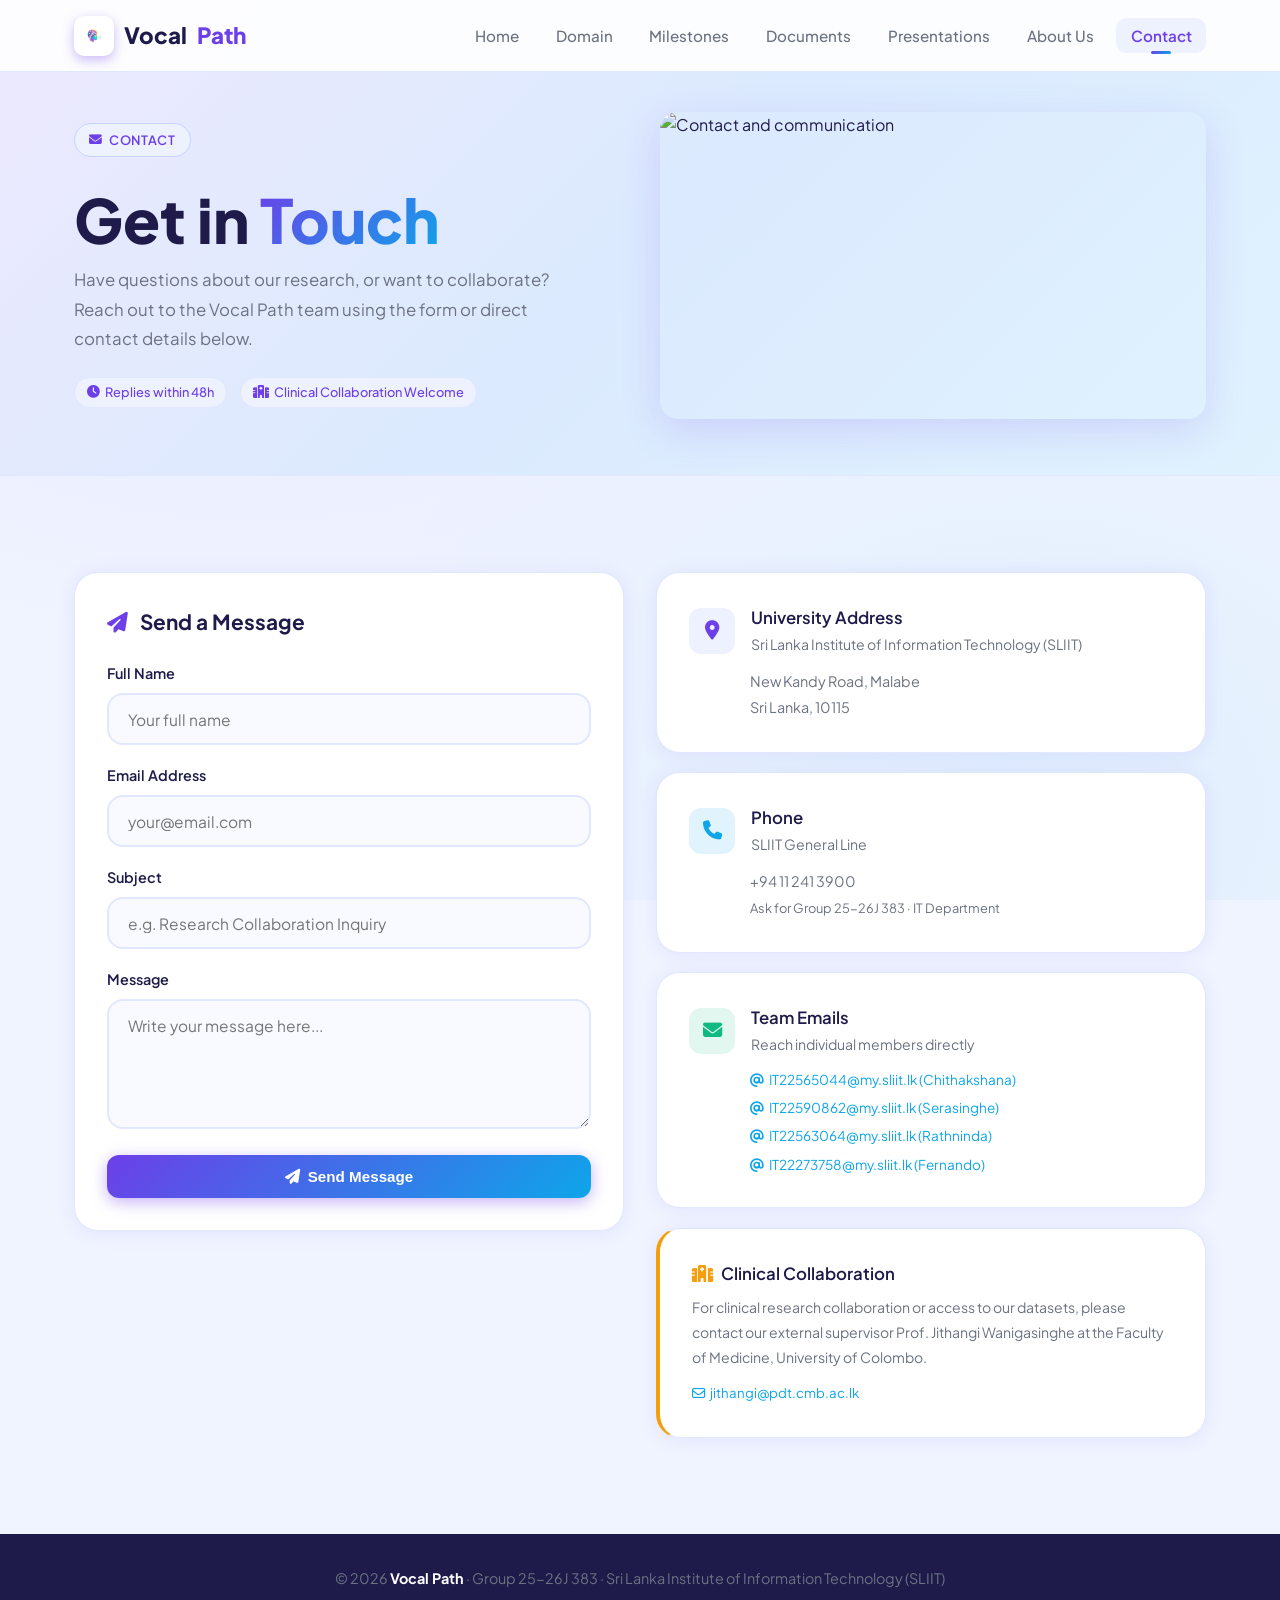
==== contact.html @ 358e272d "website initialization" ====
<!DOCTYPE html>
<html lang="en">
<head>
  <meta charset="UTF-8">
  <meta name="viewport" content="width=device-width, initial-scale=1.0">
  <style>
    .page-hero-wrap{display:grid;grid-template-columns:1fr 1fr;gap:2.5rem;align-items:center;}
    .page-hero-wrap img{width:100%;border-radius:18px;box-shadow:0 12px 40px rgba(108,63,232,0.16);object-fit:cover;aspect-ratio:16/9;}
    @media(max-width:760px){.page-hero-wrap{grid-template-columns:1fr;}.page-hero-wrap img{display:none;}}
  </style>
  <title>Contact — Vocal Path</title>
  <meta name="description" content="Contact the Vocal Path Research Team — Group 25-26J 383, SLIIT.">
  <link rel="stylesheet" href="css/style.css">
  <link rel="stylesheet" href="https://cdnjs.cloudflare.com/ajax/libs/font-awesome/6.5.0/css/all.min.css">
</head>
<body>

<nav class="navbar" id="navbar">
  <div class="nav-inner">
    <a href="index.html" class="nav-logo">
      <img src="images/AppLogo1.png" alt="Vocal Path Logo" class="logo-icon" style="background: white; object-fit: contain; padding: 2px;">
      Vocal<span>Path</span>
    </a>
    <ul class="nav-links">
      <li><a href="index.html">Home</a></li>
      <li><a href="domain.html">Domain</a></li>
      <li><a href="milestones.html">Milestones</a></li>
      <li><a href="documents.html">Documents</a></li>
      <li><a href="presentations.html">Presentations</a></li>
      <li><a href="about.html">About Us</a></li>
      <li><a href="contact.html" class="active">Contact</a></li>
    </ul>
  </div>
</nav>

<!-- PAGE HEADER -->
<div style="background: var(--grad-hero); padding: 7rem 0 3.5rem; border-bottom: 1px solid var(--border);">
  <div class="container fade-in">
    <div class="page-hero-wrap">
      <div>
        <div class="badge badge-primary"><i class="fa-solid fa-envelope"></i> Contact</div>
        <h1 style="margin-top:0.6rem;">Get in <span class="grad-text">Touch</span></h1>
        <p style="font-size:1.05rem;max-width:520px;margin-top:0.8rem;">Have questions about our research, or want to collaborate? Reach out to the Vocal Path team using the form or direct contact details below.</p>
        <div style="display:flex;gap:0.8rem;flex-wrap:wrap;margin-top:1.5rem;">
          <span class="tag"><i class="fa-solid fa-clock"></i> Replies within 48h</span>
          <span class="tag"><i class="fa-solid fa-hospital"></i> Clinical Collaboration Welcome</span>
        </div>
      </div>
      <img src="https://images.unsplash.com/photo-1423666639041-f56000c27a9a?w=700&q=80&auto=format&fit=crop" alt="Contact and communication" loading="eager">
    </div>
  </div>
</div>

<main>
<section>
  <div class="container fade-in">
    <div class="grid-2" style="align-items:start; gap:2rem;">

      <!-- FORM -->
      <div class="card">
        <h3 style="margin-bottom:1.5rem; color:var(--text-primary);">
          <i class="fa-solid fa-paper-plane" style="color:var(--primary); margin-right:8px;"></i>
          Send a Message
        </h3>
        <form id="contact-form" onsubmit="handleSubmit(event)">
          <div class="form-group">
            <label for="name">Full Name</label>
            <input type="text" id="name" class="form-control" placeholder="Your full name" required>
          </div>
          <div class="form-group">
            <label for="email">Email Address</label>
            <input type="email" id="email" class="form-control" placeholder="your@email.com" required>
          </div>
          <div class="form-group">
            <label for="subject">Subject</label>
            <input type="text" id="subject" class="form-control" placeholder="e.g. Research Collaboration Inquiry" required>
          </div>
          <div class="form-group">
            <label for="message">Message</label>
            <textarea id="message" class="form-control" placeholder="Write your message here..." required></textarea>
          </div>
          <button type="submit" class="btn btn-primary" style="width:100%; justify-content:center; border-radius:12px;">
            <i class="fa-solid fa-paper-plane"></i> Send Message
          </button>
        </form>
        <div id="success-msg" style="display:none; margin-top:1rem; padding:1rem; background:rgba(16,185,129,0.12); border:1px solid rgba(16,185,129,0.3); border-radius:10px; color:#059669; font-weight:600;">
          <i class="fa-solid fa-circle-check" style="margin-right:8px;"></i>
          Message sent successfully! We'll reply within 2 business days.
        </div>
      </div>

      <!-- CONTACT INFO -->
      <div>
        <div class="card" style="margin-bottom:1.2rem;">
          <div style="display:flex; align-items:center; gap:1rem; margin-bottom:0.8rem;">
            <div style="width:46px; height:46px; border-radius:12px; background:var(--bg-muted); color:var(--primary); display:flex; align-items:center; justify-content:center; font-size:1.2rem;">
              <i class="fa-solid fa-location-dot"></i>
            </div>
            <div>
              <h4 style="margin:0; color:var(--text-primary);">University Address</h4>
              <p style="margin:0; font-size:0.88rem;">Sri Lanka Institute of Information Technology (SLIIT)</p>
            </div>
          </div>
          <p style="margin:0; padding-left:3.8rem; font-size:0.9rem;">New Kandy Road, Malabe<br>Sri Lanka, 10115</p>
        </div>

        <div class="card" style="margin-bottom:1.2rem;">
          <div style="display:flex; align-items:center; gap:1rem; margin-bottom:0.8rem;">
            <div style="width:46px; height:46px; border-radius:12px; background:rgba(14,165,233,0.12); color:var(--secondary); display:flex; align-items:center; justify-content:center; font-size:1.2rem;">
              <i class="fa-solid fa-phone"></i>
            </div>
            <div>
              <h4 style="margin:0; color:var(--text-primary);">Phone</h4>
              <p style="margin:0; font-size:0.88rem;">SLIIT General Line</p>
            </div>
          </div>
          <p style="margin:0; padding-left:3.8rem; font-size:0.9rem;">+94 11 241 3900<br><span style="font-size:0.8rem; color:var(--text-muted);">Ask for Group 25-26J 383 · IT Department</span></p>
        </div>

        <div class="card" style="margin-bottom:1.2rem;">
          <div style="display:flex; align-items:center; gap:1rem; margin-bottom:0.8rem;">
            <div style="width:46px; height:46px; border-radius:12px; background:rgba(16,185,129,0.12); color:var(--accent); display:flex; align-items:center; justify-content:center; font-size:1.2rem;">
              <i class="fa-solid fa-envelope"></i>
            </div>
            <div>
              <h4 style="margin:0; color:var(--text-primary);">Team Emails</h4>
              <p style="margin:0; font-size:0.88rem;">Reach individual members directly</p>
            </div>
          </div>
          <div style="display:flex; flex-direction:column; gap:0.4rem; padding-left:3.8rem;">
            <a href="mailto:IT22565044@my.sliit.lk" style="font-size:0.85rem; color:var(--secondary); text-decoration:none;"><i class="fa-solid fa-at" style="margin-right:5px;"></i>IT22565044@my.sliit.lk (Chithakshana)</a>
            <a href="mailto:IT22590862@my.sliit.lk" style="font-size:0.85rem; color:var(--secondary); text-decoration:none;"><i class="fa-solid fa-at" style="margin-right:5px;"></i>IT22590862@my.sliit.lk (Serasinghe)</a>
            <a href="mailto:IT22563064@my.sliit.lk" style="font-size:0.85rem; color:var(--secondary); text-decoration:none;"><i class="fa-solid fa-at" style="margin-right:5px;"></i>IT22563064@my.sliit.lk (Rathninda)</a>
            <a href="mailto:IT22273758@my.sliit.lk" style="font-size:0.85rem; color:var(--secondary); text-decoration:none;"><i class="fa-solid fa-at" style="margin-right:5px;"></i>IT22273758@my.sliit.lk (Fernando)</a>
          </div>
        </div>

        <div class="card" style="border-left:4px solid var(--amber);">
          <h4 style="color:var(--text-primary); margin-bottom:0.5rem;"><i class="fa-solid fa-hospital" style="color:var(--amber); margin-right:8px;"></i>Clinical Collaboration</h4>
          <p style="font-size:0.88rem; margin:0;">For clinical research collaboration or access to our datasets, please contact our external supervisor Prof. Jithangi Wanigasinghe at the Faculty of Medicine, University of Colombo.</p>
          <div class="team-email" style="margin-top:0.6rem;"><a href="mailto:jithangi@pdt.cmb.ac.lk"><i class="fa-regular fa-envelope" style="margin-right:5px;"></i>jithangi@pdt.cmb.ac.lk</a></div>
        </div>

      </div>
    </div>
  </div>
</section>
</main>

<footer>
  <div class="container">
    <p>© 2026 <strong style="color:white;">Vocal Path</strong> · Group 25-26J 383 · Sri Lanka Institute of Information Technology (SLIIT)</p>
  </div>
</footer>

<script>
  window.addEventListener('scroll', () => {
    document.getElementById('navbar').classList.toggle('scrolled', window.scrollY > 20);
  });
  const observer = new IntersectionObserver(entries => {
    entries.forEach(e => { if (e.isIntersecting) e.target.classList.add('visible'); });
  }, { threshold: 0.1 });
  document.querySelectorAll('.fade-in').forEach(el => observer.observe(el));

  function handleSubmit(e) {
    e.preventDefault();
    document.getElementById('contact-form').reset();
    document.getElementById('success-msg').style.display = 'block';
    setTimeout(() => { document.getElementById('success-msg').style.display = 'none'; }, 5000);
  }
</script>
</body>
</html>
---- css/style.css ----
@import url('https://fonts.googleapis.com/css2?family=Plus+Jakarta+Sans:wght@300;400;500;600;700;800&display=swap');

/* ===== HERO SPLIT ===== */
.hero-split {
  display: grid;
  grid-template-columns: 1fr 1fr;
  gap: 3rem;
  align-items: center;
  min-height: 100vh;
  padding-top: var(--nav-height);
}
.hero-split-text { text-align: left; }
.hero-split-text h1 { margin-bottom: 1rem; }
.hero-split-img {
  position: relative;
  display: flex;
  justify-content: center;
  align-items: center;
}
.hero-split-img img {
  width: 100%;
  max-width: 520px;
  border-radius: var(--radius-xl);
  box-shadow: var(--shadow-hover);
  object-fit: cover;
  animation: float 6s ease-in-out infinite;
}
@keyframes float {
  0%, 100% { transform: translateY(0px); }
  50%       { transform: translateY(-14px); }
}
.hero-split-img::before {
  content: '';
  position: absolute;
  inset: -16px;
  border-radius: calc(var(--radius-xl) + 12px);
  background: var(--grad-primary);
  opacity: 0.12;
  z-index: -1;
  filter: blur(30px);
}

/* ===== SECTION IMAGE PANELS ===== */
.img-section {
  display: grid;
  grid-template-columns: 1fr 1fr;
  gap: 3rem;
  align-items: center;
}
.img-section.reverse { direction: rtl; }
.img-section.reverse > * { direction: ltr; }
.img-panel img {
  width: 100%;
  border-radius: var(--radius-lg);
  box-shadow: var(--shadow-lg);
  object-fit: cover;
  aspect-ratio: 4/3;
  transition: var(--transition);
}
.img-panel img:hover { transform: scale(1.02); box-shadow: var(--shadow-hover); }

/* ===== DECORATIVE BLOBS ===== */
.blob-purple {
  position: absolute;
  width: 280px; height: 280px;
  background: radial-gradient(circle, rgba(108,63,232,0.18) 0%, transparent 70%);
  border-radius: 50%;
  pointer-events: none;
}
.blob-blue {
  position: absolute;
  width: 200px; height: 200px;
  background: radial-gradient(circle, rgba(14,165,233,0.15) 0%, transparent 70%);
  border-radius: 50%;
  pointer-events: none;
}

/* ===== FEATURE BANNER IMAGE ===== */
.banner-img {
  width: 100%;
  border-radius: var(--radius-xl);
  height: 340px;
  object-fit: cover;
  box-shadow: var(--shadow-lg);
}

/* ===== STATS ROW ===== */
.stats-row {
  display: flex;
  gap: 2rem;
  flex-wrap: wrap;
  padding: 1.5rem 2rem;
  background: var(--bg-white);
  border: 1px solid var(--border);
  border-radius: var(--radius-lg);
  box-shadow: var(--shadow-card);
  margin-top: 2.5rem;
}
.stat-item { text-align: center; flex: 1; min-width: 100px; }
.stat-divider { width: 1px; background: var(--border); }

@media (max-width: 900px) {
  .hero-split { grid-template-columns: 1fr; padding-bottom: 3rem; }
  .hero-split-img { display: none; }
  .img-section { grid-template-columns: 1fr; }
  .img-section.reverse { direction: ltr; }
}

/* ===== CSS VARIABLES ===== */
:root {
  --primary: #6C3FE8;
  --primary-light: #8B5CF6;
  --primary-glow: rgba(108, 63, 232, 0.18);
  --secondary: #0EA5E9;
  --secondary-light: #38BDF8;
  --accent: #10B981;
  --accent-light: #34D399;
  --rose: #F43F5E;
  --amber: #F59E0B;

  /* Light mode backgrounds */
  --bg-base: #F0F4FF;
  --bg-white: #FFFFFF;
  --bg-card: #FFFFFF;
  --bg-subtle: #F8FAFF;
  --bg-muted: #EEF2FF;

  /* Borders */
  --border: #E0E7FF;
  --border-hover: #C7D2FE;

  /* Text */
  --text-primary: #1E1B4B;
  --text-secondary: #4338CA;
  --text-muted: #6B7280;
  --text-light: #9CA3AF;

  /* Shadows */
  --shadow-sm: 0 1px 3px rgba(99, 63, 232, 0.08), 0 1px 2px rgba(99, 63, 232, 0.04);
  --shadow-md: 0 4px 16px rgba(99, 63, 232, 0.12), 0 2px 8px rgba(99, 63, 232, 0.06);
  --shadow-lg: 0 8px 32px rgba(99, 63, 232, 0.18), 0 4px 12px rgba(99, 63, 232, 0.08);
  --shadow-hover: 0 16px 48px rgba(99, 63, 232, 0.22), 0 8px 20px rgba(99, 63, 232, 0.12);
  --shadow-card: 0 2px 20px rgba(99, 63, 232, 0.09);

  /* Gradients */
  --grad-primary: linear-gradient(135deg, #6C3FE8 0%, #0EA5E9 100%);
  --grad-hero: linear-gradient(135deg, #EDE9FE 0%, #DBEAFE 50%, #E0F2FE 100%);
  --grad-accent: linear-gradient(135deg, #10B981 0%, #0EA5E9 100%);
  --grad-warm: linear-gradient(135deg, #F59E0B 0%, #F43F5E 100%);
  --grad-card-border: linear-gradient(135deg, #6C3FE8, #0EA5E9);

  --radius-sm: 10px;
  --radius-md: 16px;
  --radius-lg: 24px;
  --radius-xl: 32px;
  --radius-pill: 100px;

  --transition: all 0.3s cubic-bezier(0.4, 0, 0.2, 1);
  --transition-slow: all 0.5s cubic-bezier(0.4, 0, 0.2, 1);

  --font: 'Plus Jakarta Sans', sans-serif;
  --nav-height: 72px;
}

/* ===== RESET ===== */
*, *::before, *::after { margin: 0; padding: 0; box-sizing: border-box; }
html { scroll-behavior: smooth; }
body {
  font-family: var(--font);
  background: var(--bg-base);
  color: var(--text-primary);
  line-height: 1.6;
  overflow-x: hidden;
  background-image:
    radial-gradient(ellipse at 20% 10%, rgba(108, 63, 232, 0.08) 0%, transparent 50%),
    radial-gradient(ellipse at 80% 90%, rgba(14, 165, 233, 0.07) 0%, transparent 50%);
  background-attachment: fixed;
}

/* ===== SCROLLBAR ===== */
::-webkit-scrollbar { width: 6px; }
::-webkit-scrollbar-track { background: var(--bg-muted); }
::-webkit-scrollbar-thumb { background: var(--primary-light); border-radius: 3px; }

/* ===== TYPOGRAPHY ===== */
h1 { font-size: clamp(2.2rem, 5vw, 3.8rem); font-weight: 800; line-height: 1.1; }
h2 { font-size: clamp(1.8rem, 3vw, 2.8rem); font-weight: 700; line-height: 1.2; }
h3 { font-size: 1.3rem; font-weight: 700; }
h4 { font-size: 1.05rem; font-weight: 600; }
p { color: var(--text-muted); line-height: 1.75; }

/* ===== LAYOUT ===== */
.container { max-width: 1180px; margin: 0 auto; padding: 0 1.5rem; width: 100%; }
section { padding: 6rem 0; }
.section-header { text-align: center; margin-bottom: 4rem; }
.section-header h2 { color: var(--text-primary); margin-bottom: 1rem; }
.section-header p { max-width: 640px; margin: 0 auto; font-size: 1.1rem; }

/* ===== NAVIGATION ===== */
.navbar {
  position: fixed; top: 0; left: 0; right: 0;
  height: var(--nav-height);
  background: rgba(255, 255, 255, 0.88);
  backdrop-filter: blur(20px);
  -webkit-backdrop-filter: blur(20px);
  border-bottom: 1px solid var(--border);
  z-index: 1000;
  transition: var(--transition);
}
.navbar.scrolled {
  box-shadow: var(--shadow-md);
}
.nav-inner {
  max-width: 1180px; margin: 0 auto; padding: 0 1.5rem;
  height: 100%;
  display: flex; align-items: center; justify-content: space-between;
}
.nav-logo {
  display: flex; align-items: center; gap: 10px;
  text-decoration: none;
  font-weight: 800; font-size: 1.4rem;
  color: var(--text-primary);
  transition: var(--transition);
}
.nav-logo .logo-icon {
  width: 40px; height: 40px; border-radius: 10px;
  background: var(--grad-primary);
  display: flex; align-items: center; justify-content: center;
  color: white; font-size: 1.1rem;
  box-shadow: 0 4px 12px rgba(108, 63, 232, 0.35);
  transition: var(--transition);
}
.nav-logo:hover .logo-icon { transform: rotate(5deg) scale(1.05); }
.nav-logo span { color: var(--primary); }
.nav-links {
  display: flex; align-items: center; gap: 0.5rem;
  list-style: none;
}
.nav-links a {
  text-decoration: none; color: var(--text-muted);
  font-weight: 500; font-size: 0.95rem;
  padding: 0.5rem 0.9rem;
  border-radius: var(--radius-sm);
  transition: var(--transition);
  position: relative;
}
.nav-links a:hover,
.nav-links a.active {
  color: var(--primary);
  background: var(--bg-muted);
}
.nav-links a.active {
  font-weight: 600;
}
.nav-links a.active::after {
  content: '';
  position: absolute; bottom: -1px; left: 50%; transform: translateX(-50%);
  width: 20px; height: 3px;
  background: var(--grad-primary);
  border-radius: 3px;
}

/* ===== BADGE ===== */
.badge {
  display: inline-flex; align-items: center; gap: 6px;
  padding: 0.35rem 0.9rem;
  border-radius: var(--radius-pill);
  font-size: 0.8rem; font-weight: 600; letter-spacing: 0.05em; text-transform: uppercase;
  margin-bottom: 1.2rem;
}
.badge-primary { background: var(--bg-muted); color: var(--primary); border: 1px solid var(--border-hover); }
.badge-green { background: rgba(16, 185, 129, 0.1); color: #059669; border: 1px solid rgba(16, 185, 129, 0.25); }
.badge-blue { background: rgba(14, 165, 233, 0.1); color: #0284C7; border: 1px solid rgba(14, 165, 233, 0.25); }

/* ===== BUTTONS ===== */
.btn {
  display: inline-flex; align-items: center; gap: 8px;
  padding: 0.8rem 1.8rem;
  border-radius: var(--radius-pill);
  font-weight: 600; font-size: 0.95rem;
  text-decoration: none; border: none; cursor: pointer;
  transition: var(--transition);
}
.btn-primary {
  background: var(--grad-primary);
  color: white;
  box-shadow: 0 4px 16px rgba(108, 63, 232, 0.4);
}
.btn-primary:hover {
  transform: translateY(-2px);
  box-shadow: 0 8px 28px rgba(108, 63, 232, 0.5);
}
.btn-outline {
  background: transparent;
  color: var(--primary);
  border: 2px solid var(--primary);
}
.btn-outline:hover {
  background: var(--bg-muted);
  transform: translateY(-2px);
}
.btn-white {
  background: white; color: var(--primary);
  box-shadow: var(--shadow-md);
}
.btn-white:hover { transform: translateY(-2px); box-shadow: var(--shadow-lg); }

/* ===== CARDS ===== */
.card {
  background: var(--bg-card);
  border: 1px solid var(--border);
  border-radius: var(--radius-lg);
  padding: 2rem;
  box-shadow: var(--shadow-card);
  transition: var(--transition);
}
.card:hover {
  border-color: var(--border-hover);
  box-shadow: var(--shadow-hover);
  transform: translateY(-6px);
}
.card-icon {
  width: 54px; height: 54px;
  border-radius: var(--radius-md);
  display: flex; align-items: center; justify-content: center;
  font-size: 1.4rem;
  margin-bottom: 1.2rem;
  transition: var(--transition);
}
.card:hover .card-icon { transform: scale(1.1); }
.card-icon-purple { background: var(--bg-muted); color: var(--primary); }
.card-icon-blue { background: rgba(14, 165, 233, 0.12); color: var(--secondary); }
.card-icon-green { background: rgba(16, 185, 129, 0.12); color: var(--accent); }
.card-icon-rose { background: rgba(244, 63, 94, 0.12); color: var(--rose); }
.card-icon-amber { background: rgba(245, 158, 11, 0.12); color: var(--amber); }
.card h3 { color: var(--text-primary); margin-bottom: 0.6rem; }

/* Gradient border card */
.card-gradient-border {
  background: var(--bg-card);
  border-radius: var(--radius-lg);
  padding: 2px;
  background-clip: padding-box;
  position: relative;
  transition: var(--transition);
}
.card-gradient-border::before {
  content: '';
  position: absolute; inset: 0;
  border-radius: var(--radius-lg);
  padding: 2px;
  background: var(--grad-primary);
  -webkit-mask: linear-gradient(white, white) content-box, linear-gradient(white, white);
  mask: linear-gradient(white, white) content-box, linear-gradient(white, white);
  -webkit-mask-composite: destination-out;
  mask-composite: exclude;
  opacity: 0;
  transition: var(--transition);
}
.card-gradient-border:hover::before { opacity: 1; }
.card-gradient-border-inner {
  background: var(--bg-card);
  border-radius: calc(var(--radius-lg) - 2px);
  padding: 2rem;
  height: 100%;
}

/* ===== GRIDS ===== */
.grid-2 { display: grid; grid-template-columns: repeat(2, 1fr); gap: 1.5rem; }
.grid-3 { display: grid; grid-template-columns: repeat(3, 1fr); gap: 1.5rem; }
.grid-4 { display: grid; grid-template-columns: repeat(4, 1fr); gap: 1.5rem; }
.grid-auto { display: grid; grid-template-columns: repeat(auto-fit, minmax(260px, 1fr)); gap: 1.5rem; }

/* ===== GRADIENT TEXT ===== */
.grad-text {
  background: var(--grad-primary);
  -webkit-background-clip: text;
  -webkit-text-fill-color: transparent;
  background-clip: text;
}
.grad-text-accent {
  background: var(--grad-accent);
  -webkit-background-clip: text;
  -webkit-text-fill-color: transparent;
  background-clip: text;
}

/* ===== PILL TAG ===== */
.tag {
  display: inline-flex; align-items: center; gap: 5px;
  background: var(--bg-muted); color: var(--primary);
  border: 1px solid var(--border);
  border-radius: var(--radius-pill);
  padding: 0.25rem 0.75rem;
  font-size: 0.8rem; font-weight: 500;
}

/* ===== STAT NUMBERS ===== */
.stat-number {
  font-size: 2.8rem; font-weight: 800;
  background: var(--grad-primary);
  -webkit-background-clip: text;
  -webkit-text-fill-color: transparent;
  background-clip: text;
  line-height: 1;
  margin-bottom: 0.3rem;
}

/* ===== HERO ===== */
.hero {
  min-height: 100vh;
  display: flex; align-items: center;
  padding-top: var(--nav-height);
  background: var(--grad-hero);
  position: relative;
  overflow: hidden;
}
.hero::before {
  content: '';
  position: absolute; top: -40%; right: -15%;
  width: 700px; height: 700px;
  border-radius: 50%;
  background: radial-gradient(circle, rgba(108, 63, 232, 0.12) 0%, transparent 70%);
  pointer-events: none;
}
.hero::after {
  content: '';
  position: absolute; bottom: -20%; left: -10%;
  width: 500px; height: 500px;
  border-radius: 50%;
  background: radial-gradient(circle, rgba(14, 165, 233, 0.1) 0%, transparent 70%);
  pointer-events: none;
}
.hero-content { position: relative; z-index: 1; }

/* ===== SECTION DIVIDER ===== */
.divider {
  width: 60px; height: 4px;
  background: var(--grad-primary);
  border-radius: 2px;
  margin: 1rem auto;
}

/* ===== TIMELINE ===== */
.timeline { position: relative; }
.timeline::before {
  content: '';
  position: absolute; left: 24px; top: 0; bottom: 0;
  width: 2px; background: var(--border);
}
.timeline-item {
  display: flex; gap: 1.5rem;
  margin-bottom: 2.5rem;
  position: relative;
}
.timeline-dot {
  width: 48px; height: 48px; min-width: 48px;
  border-radius: 50%;
  background: white;
  border: 2px solid var(--border);
  display: flex; align-items: center; justify-content: center;
  font-weight: 700; font-size: 0.9rem;
  color: var(--primary);
  z-index: 1;
  transition: var(--transition);
  box-shadow: var(--shadow-sm);
}
.timeline-item:hover .timeline-dot {
  background: var(--grad-primary);
  color: white; border-color: transparent;
  box-shadow: 0 0 0 6px rgba(108, 63, 232, 0.15);
}

/* ===== DROPDOWN ===== */
.styled-select {
  width: 100%;
  padding: 1rem 1.4rem;
  background: white;
  border: 2px solid var(--border);
  border-radius: var(--radius-md);
  color: var(--text-primary);
  font-size: 1rem; font-weight: 500;
  font-family: var(--font);
  outline: none;
  cursor: pointer;
  transition: var(--transition);
  appearance: none;
  background-image: url("data:image/svg+xml,%3Csvg xmlns='http://www.w3.org/2000/svg' width='20' height='20' viewBox='0 0 24 24' fill='none' stroke='%236C3FE8' stroke-width='2' stroke-linecap='round' stroke-linejoin='round'%3E%3Cpath d='m6 9 6 6 6-6'/%3E%3C/svg%3E");
  background-repeat: no-repeat;
  background-position: right 1rem center;
  padding-right: 3rem;
}
.styled-select:focus { border-color: var(--primary); box-shadow: 0 0 0 4px var(--primary-glow); }

/* ===== DOC LINK ===== */
.doc-item {
  display: flex; align-items: center; gap: 1rem;
  padding: 1.1rem 1.5rem;
  background: var(--bg-card);
  border: 1px solid var(--border);
  border-radius: var(--radius-md);
  text-decoration: none;
  color: var(--text-primary);
  transition: var(--transition);
  margin-bottom: 0.8rem;
}
.doc-item:hover {
  border-color: var(--primary);
  box-shadow: var(--shadow-md);
  transform: translateX(6px);
  background: var(--bg-muted);
}
.doc-item-icon {
  width: 46px; height: 46px; min-width: 46px;
  border-radius: var(--radius-sm);
  display: flex; align-items: center; justify-content: center;
  font-size: 1.3rem;
}
.doc-item .doc-info strong { display: block; font-weight: 600; font-size: 0.98rem; }
.doc-item .doc-info span { font-size: 0.84rem; color: var(--text-muted); }
.doc-item.pending { opacity: 0.6; cursor: not-allowed; }
.doc-item.pending:hover { transform: none; box-shadow: none; border-color: var(--border); }

/* ===== TEAM CARD ===== */
.team-card {
  background: var(--bg-card);
  border: 1px solid var(--border);
  border-radius: var(--radius-lg);
  padding: 2rem;
  text-align: center;
  box-shadow: var(--shadow-card);
  transition: var(--transition);
}
.team-card:hover {
  transform: translateY(-8px);
  box-shadow: var(--shadow-hover);
  border-color: var(--border-hover);
}
.team-avatar {
  width: 90px; height: 90px;
  border-radius: 50%;
  margin: 0 auto 1.2rem;
  display: flex; align-items: center; justify-content: center;
  font-size: 1.8rem; font-weight: 800; color: white;
  border: 4px solid var(--bg-base);
  box-shadow: var(--shadow-md);
  transition: var(--transition);
}
.team-card:hover .team-avatar { transform: scale(1.08); }
.team-card h3 { font-size: 1.1rem; margin-bottom: 0.3rem; }
.team-role { color: var(--primary); font-weight: 600; font-size: 0.9rem; display: block; margin-bottom: 0.5rem; }
.team-id { color: var(--text-muted); font-size: 0.82rem; font-weight: 500; font-family: monospace; }
.team-email a { color: var(--secondary); font-size: 0.83rem; text-decoration: none; }
.team-email a:hover { text-decoration: underline; }

/* ===== CONTACT ===== */
.form-group { margin-bottom: 1.2rem; }
.form-group label { display: block; font-weight: 600; font-size: 0.9rem; margin-bottom: 0.5rem; color: var(--text-primary); }
.form-control {
  width: 100%; padding: 0.9rem 1.2rem;
  background: var(--bg-subtle); border: 2px solid var(--border);
  border-radius: var(--radius-md);
  color: var(--text-primary); font-size: 0.97rem;
  font-family: var(--font); outline: none;
  transition: var(--transition);
}
.form-control:focus { border-color: var(--primary); background: white; box-shadow: 0 0 0 4px var(--primary-glow); }
textarea.form-control { resize: vertical; min-height: 130px; }

/* ===== CTA BLOCK ===== */
.cta-block {
  background: var(--grad-primary);
  border-radius: var(--radius-xl);
  padding: 4rem 3rem;
  text-align: center;
  color: white;
  position: relative; overflow: hidden;
}
.cta-block::before {
  content: '';
  position: absolute; top: -50%; right: -10%;
  width: 400px; height: 400px; border-radius: 50%;
  background: rgba(255,255,255,0.07);
  pointer-events: none;
}
.cta-block h2 { color: white; }
.cta-block p { color: rgba(255,255,255,0.8); }

/* ===== FOOTER ===== */
footer {
  background: var(--text-primary);
  color: rgba(255,255,255,0.75);
  padding: 2rem 0;
  text-align: center;
  font-size: 0.9rem;
}
footer a { color: var(--primary-light); text-decoration: none; }

/* ===== MILESTONE ===== */
.milestone-panel { display: none; animation: fadeSlide 0.35s ease forwards; }
.milestone-panel.active { display: block; }
@keyframes fadeSlide {
  from { opacity: 0; transform: translateY(12px); }
  to { opacity: 1; transform: translateY(0); }
}

/* ===== HIGHLIGHT BOX ===== */
.highlight-box {
  background: var(--bg-muted);
  border-left: 4px solid var(--primary);
  border-radius: 0 var(--radius-md) var(--radius-md) 0;
  padding: 1.2rem 1.5rem;
  margin-bottom: 1rem;
}
.highlight-box.green { border-color: var(--accent); background: rgba(16, 185, 129, 0.08); }
.highlight-box.blue { border-color: var(--secondary); background: rgba(14, 165, 233, 0.08); }

/* ===== ANIMATIONS ===== */
.fade-in { opacity: 0; transform: translateY(20px); transition: opacity 0.6s ease, transform 0.6s ease; }
.fade-in.visible { opacity: 1; transform: translateY(0); }

/* ===== RESPONSIVE ===== */
@media (max-width: 900px) {
  .grid-2, .grid-3, .grid-4 { grid-template-columns: repeat(2, 1fr); }
}
@media (max-width: 700px) {
  .nav-links { display: none; }
  section { padding: 3.5rem 0; }
  .grid-2, .grid-3, .grid-4 { grid-template-columns: 1fr; }
  .hero { min-height: auto; padding: 6rem 0 3rem; }
}
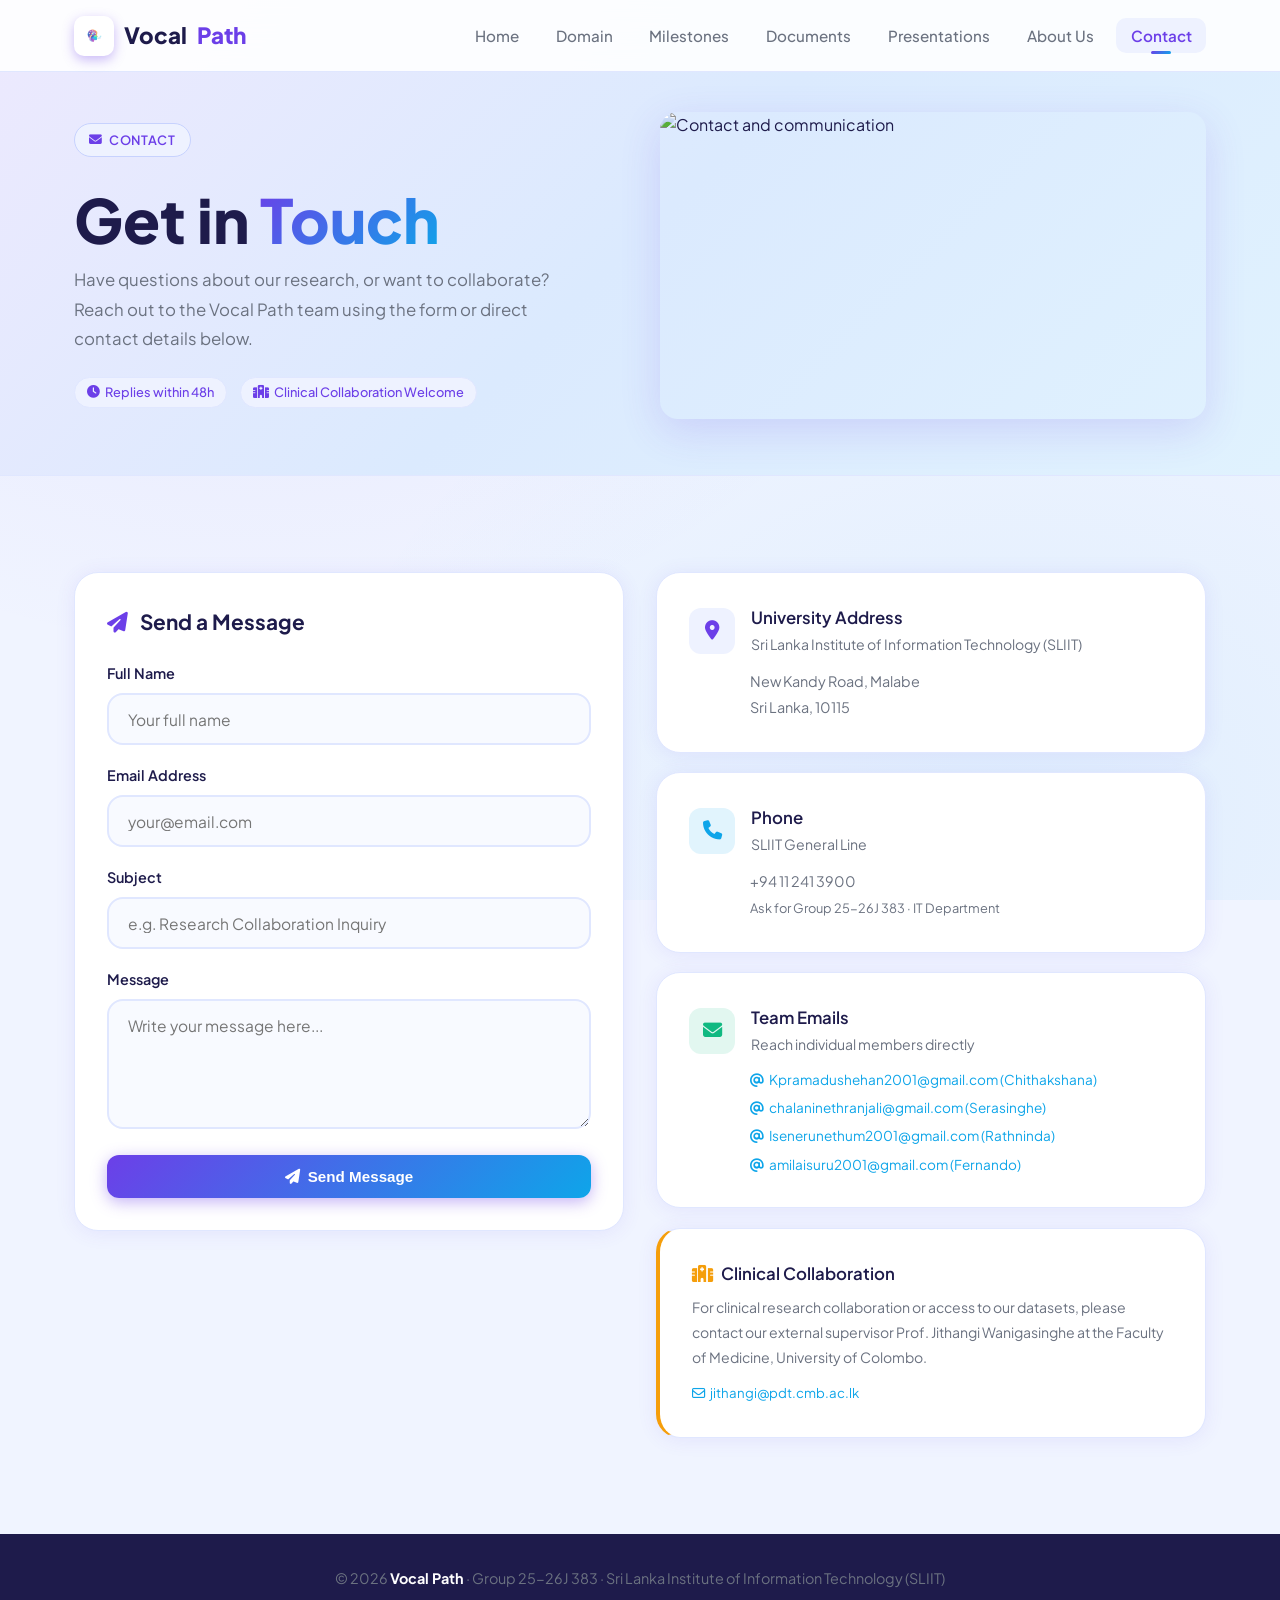
==== commit ebef369e: "email setup" ====
--- a/contact.html
+++ b/contact.html
@@ -62,22 +62,23 @@
           <i class="fa-solid fa-paper-plane" style="color:var(--primary); margin-right:8px;"></i>
           Send a Message
         </h3>
-        <form id="contact-form" onsubmit="handleSubmit(event)">
+        <form action="https://formsubmit.co/vocalpathrp@gmail.com" method="POST">
+          <input type="hidden" name="_template" value="table">
           <div class="form-group">
             <label for="name">Full Name</label>
-            <input type="text" id="name" class="form-control" placeholder="Your full name" required>
+            <input type="text" id="name" name="name" class="form-control" placeholder="Your full name" required>
           </div>
           <div class="form-group">
             <label for="email">Email Address</label>
-            <input type="email" id="email" class="form-control" placeholder="your@email.com" required>
+            <input type="email" id="email" name="email" class="form-control" placeholder="your@email.com" required>
           </div>
           <div class="form-group">
             <label for="subject">Subject</label>
-            <input type="text" id="subject" class="form-control" placeholder="e.g. Research Collaboration Inquiry" required>
+            <input type="text" id="subject" name="_subject" class="form-control" placeholder="e.g. Research Collaboration Inquiry" required>
           </div>
           <div class="form-group">
             <label for="message">Message</label>
-            <textarea id="message" class="form-control" placeholder="Write your message here..." required></textarea>
+            <textarea id="message" name="message" class="form-control" placeholder="Write your message here..." required></textarea>
           </div>
           <button type="submit" class="btn btn-primary" style="width:100%; justify-content:center; border-radius:12px;">
             <i class="fa-solid fa-paper-plane"></i> Send Message
@@ -128,10 +129,10 @@
             </div>
           </div>
           <div style="display:flex; flex-direction:column; gap:0.4rem; padding-left:3.8rem;">
-            <a href="mailto:IT22565044@my.sliit.lk" style="font-size:0.85rem; color:var(--secondary); text-decoration:none;"><i class="fa-solid fa-at" style="margin-right:5px;"></i>IT22565044@my.sliit.lk (Chithakshana)</a>
-            <a href="mailto:IT22590862@my.sliit.lk" style="font-size:0.85rem; color:var(--secondary); text-decoration:none;"><i class="fa-solid fa-at" style="margin-right:5px;"></i>IT22590862@my.sliit.lk (Serasinghe)</a>
-            <a href="mailto:IT22563064@my.sliit.lk" style="font-size:0.85rem; color:var(--secondary); text-decoration:none;"><i class="fa-solid fa-at" style="margin-right:5px;"></i>IT22563064@my.sliit.lk (Rathninda)</a>
-            <a href="mailto:IT22273758@my.sliit.lk" style="font-size:0.85rem; color:var(--secondary); text-decoration:none;"><i class="fa-solid fa-at" style="margin-right:5px;"></i>IT22273758@my.sliit.lk (Fernando)</a>
+            <a href="mailto:Kpramadushehan2001@gmail.com" style="font-size:0.85rem; color:var(--secondary); text-decoration:none;"><i class="fa-solid fa-at" style="margin-right:5px;"></i>Kpramadushehan2001@gmail.com (Chithakshana)</a>
+            <a href="mailto:chalaninethranjali@gmail.com" style="font-size:0.85rem; color:var(--secondary); text-decoration:none;"><i class="fa-solid fa-at" style="margin-right:5px;"></i>chalaninethranjali@gmail.com (Serasinghe)</a>
+            <a href="mailto:Isenerunethum2001@gmail.com" style="font-size:0.85rem; color:var(--secondary); text-decoration:none;"><i class="fa-solid fa-at" style="margin-right:5px;"></i>Isenerunethum2001@gmail.com (Rathninda)</a>
+            <a href="mailto:amilaisuru2001@gmail.com" style="font-size:0.85rem; color:var(--secondary); text-decoration:none;"><i class="fa-solid fa-at" style="margin-right:5px;"></i>amilaisuru2001@gmail.com (Fernando)</a>
           </div>
         </div>
 
@@ -162,12 +163,7 @@
   }, { threshold: 0.1 });
   document.querySelectorAll('.fade-in').forEach(el => observer.observe(el));
 
-  function handleSubmit(e) {
-    e.preventDefault();
-    document.getElementById('contact-form').reset();
-    document.getElementById('success-msg').style.display = 'block';
-    setTimeout(() => { document.getElementById('success-msg').style.display = 'none'; }, 5000);
-  }
+
 </script>
 </body>
 </html>
